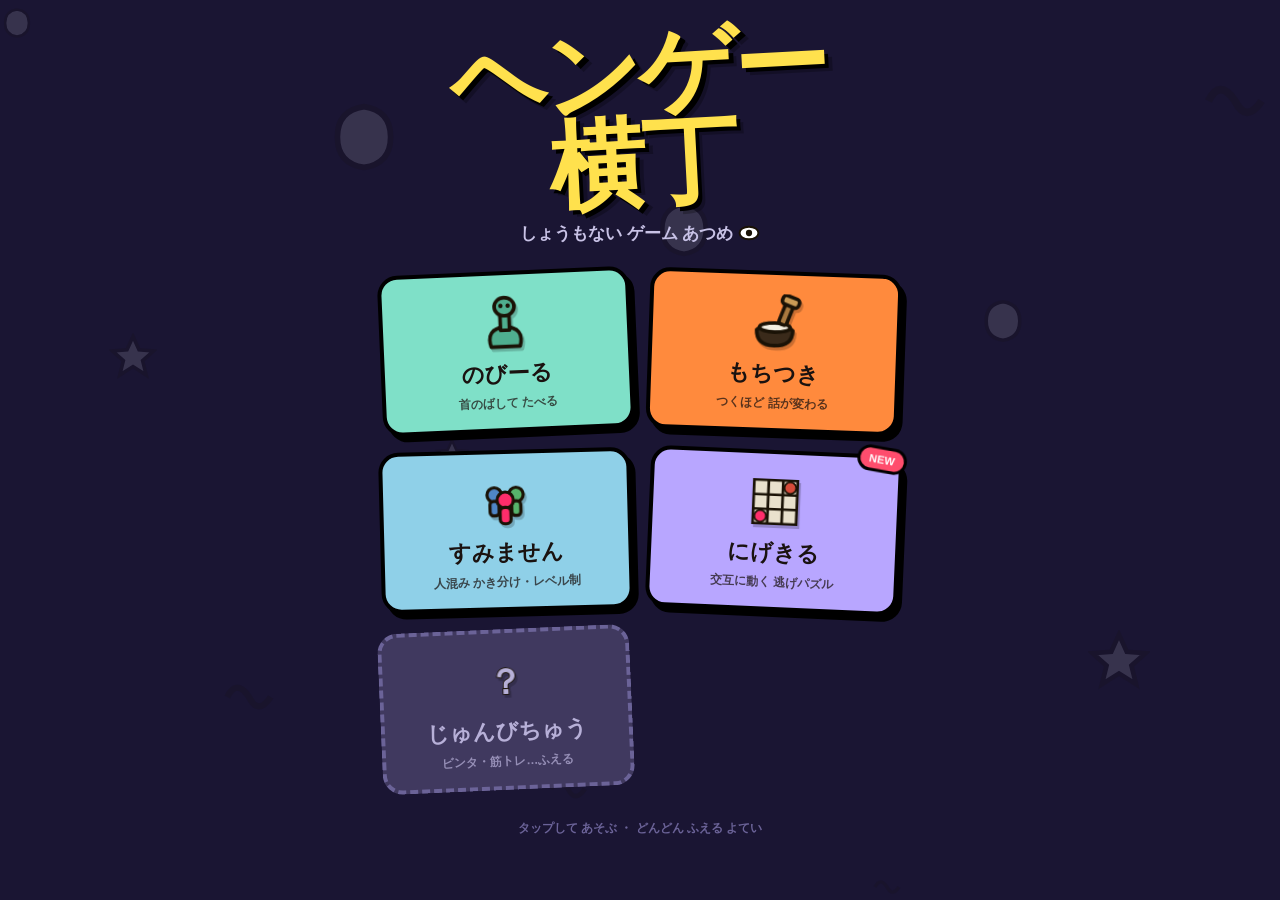
==== index.html @ 7a605bce "にげきる(逃げパズル)を追加 + 生成物の閉じタグ欠落を修正 X-clash型の頭脳パズル。交互に1マスずつ動き、しつこい人(追っ手)を相打ち・がれきへ 誘導して全滅させる。全滅で次の階、つかまると終" ====
<!DOCTYPE html>
<html lang="ja">
<head>
<meta charset="UTF-8">
<meta name="viewport" content="width=device-width, initial-scale=1.0, maximum-scale=1.0, user-scalable=no, viewport-fit=cover">
<meta name="apple-mobile-web-app-capable" content="yes">
<meta name="apple-mobile-web-app-title" content="ヘンゲー横丁">
<meta name="theme-color" content="#1a1533">
<title>ヘンゲー横丁</title>
<style>
  /* ------------------------------------------------------------------
     ヘンゲー横丁 ＝ 変なゲームの寄せ集めトップ(ハブ)。
     野田ゲー的に「わざと雑・手描き・ケバい」。ツルッと綺麗にしない。
     ゲームは GAMES 配列に1行足すだけで増える。各ゲームは単一HTML。
     ------------------------------------------------------------------ */
  *{ margin:0; padding:0; box-sizing:border-box; -webkit-tap-highlight-color:transparent; }
  html,body{ width:100%; min-height:100%; background:#1a1533; }
  body{
    font-family:"Hiragino Maru Gothic ProN","Hiragino Kaku Gothic ProN","Yu Gothic",sans-serif;
    color:#fff; user-select:none; -webkit-user-select:none;
    overflow-x:hidden; padding: max(18px,env(safe-area-inset-top)) 16px calc(40px + env(safe-area-inset-bottom));
    position:relative;
  }
  /* 背景にふわふわ漂うヘンな絵文字(シュール要員) */
  #bg{ position:fixed; inset:0; z-index:0; overflow:hidden; pointer-events:none; }
  .float{ position:absolute; font-size:44px; opacity:.13; animation:drift linear infinite; }
  @keyframes drift{ from{ transform:translateY(20px) rotate(0) } to{ transform:translateY(-40px) rotate(360deg) } }

  #head{ position:relative; z-index:1; text-align:center; margin: 8px 0 26px; }
  #head h1{
    display:inline-block; font-size:clamp(52px,17vw,96px); font-weight:900; letter-spacing:-3px;
    color:#ffe14d; text-shadow: 4px 4px 0 #000, 7px 7px 0 rgba(0,0,0,.25);
    transform: rotate(-3deg); line-height:.95;
  }
  #head .sub{ margin-top:14px; font-size:clamp(13px,4vw,17px); font-weight:700; color:#c8c2e6; }
  #head .eye{ font-size:.5em; vertical-align:.35em; }

  #grid{ position:relative; z-index:1; max-width:520px; margin:0 auto;
    display:grid; grid-template-columns:1fr 1fr; gap:18px 16px; }
  .card{
    position:relative; border-radius:20px; border:4px solid #000; cursor:pointer;
    padding:18px 12px 16px; text-align:center; color:#1a1210;
    box-shadow: 5px 6px 0 #000; transition: transform .07s, box-shadow .07s;
    min-height:158px; display:flex; flex-direction:column; align-items:center; justify-content:center; gap:6px;
  }
  .card:active{ transform: translate(4px,5px) rotate(0deg)!important; box-shadow:1px 1px 0 #000; }
  .card .icon{ height:60px; display:flex; align-items:center; justify-content:center;
    filter: drop-shadow(2px 3px 0 rgba(0,0,0,.2)); }
  .card .name{ font-size:22px; font-weight:900; }
  .card .tag{ font-size:12px; font-weight:700; opacity:.72; line-height:1.4; }
  .card.soon{ background:#40395f!important; color:#b7b0d8; border-style:dashed; border-color:#6b6398;
    box-shadow:none; cursor:default; }
  .card.soon:active{ transform:none!important; box-shadow:none; }
  .card .badge{ position:absolute; top:-12px; right:-8px; background:#ff4d6d; color:#fff;
    font-size:11px; font-weight:900; padding:4px 9px; border-radius:999px; border:3px solid #000;
    transform:rotate(8deg); }

  /* 押せないカードを押した時の雑なトースト */
  #toast{ position:fixed; left:50%; bottom:40px; transform:translateX(-50%) translateY(20px);
    background:#000; color:#ffe14d; font-weight:900; font-size:16px; padding:12px 22px;
    border-radius:999px; border:3px solid #ffe14d; z-index:9; opacity:0; transition:opacity .2s, transform .2s;
    pointer-events:none; }
  #toast.show{ opacity:1; transform:translateX(-50%) translateY(0); }

  #foot{ position:relative; z-index:1; text-align:center; margin-top:30px;
    font-size:12px; font-weight:700; color:#6b6398; }
</style>
</head>
<body>
  <div id="bg"></div>

  <div id="head">
    <h1>ヘンゲー<br>横丁</h1>
    <div class="sub">しょうもない ゲーム あつめ <svg width="22" height="16" viewBox="0 0 28 20" style="vertical-align:-2px"><ellipse cx="14" cy="10" rx="12" ry="8" fill="#fff" stroke="#1a1206" stroke-width="2.5"/><circle cx="14" cy="10" r="4" fill="#1a1206"/></svg></div>
  </div>

  <div id="grid"></div>

  <div id="foot">タップして あそぶ ・ どんどん ふえる よてい</div>
  <div id="toast"></div>

<script>
"use strict";
(function(){
  /* 絵文字は使わない。アイコンも手描きの小さなSVG。
     ゲーム追加はここに1行足すだけ。ready:false は「じゅんびちゅう」表示。 */
  const G = "#1a1206"; // 手描きの黒
  const ICON = {
    nobiiru:`<svg width="60" height="58" viewBox="0 0 64 64"><g stroke="${G}" stroke-width="4" stroke-linejoin="round">
      <path d="M16 58 q-6 -20 16 -22 q22 2 16 22z" fill="#4fae8f"/><rect x="27" y="18" width="10" height="22" fill="#4fae8f"/>
      <ellipse cx="32" cy="14" rx="11" ry="10" fill="#4fae8f"/></g>
      <circle cx="28" cy="13" r="2.4" fill="${G}"/><circle cx="36" cy="13" r="2.4" fill="${G}"/></svg>`,
    mochi:`<svg width="60" height="58" viewBox="0 0 64 64"><g stroke="${G}" stroke-width="4" stroke-linejoin="round">
      <path d="M12 40 q0 17 20 17 q20 0 20 -17 q-6 -6 -20 -6 q-14 0 -20 6z" fill="#3a2a1a"/>
      <ellipse cx="32" cy="37" rx="17" ry="5" fill="#f4efe2"/>
      <g transform="rotate(20 44 20)"><rect x="40" y="6" width="9" height="28" rx="3" fill="#a9793f"/><rect x="35" y="2" width="19" height="10" rx="4" fill="#c99a55"/></g></g></svg>`,
    dokete:`<svg width="60" height="58" viewBox="0 0 64 64"><g stroke="${G}" stroke-width="3.5" stroke-linejoin="round">
      <circle cx="20" cy="24" r="8" fill="#4f86c6"/><rect x="15" y="31" width="10" height="16" rx="4" fill="#4f86c6"/>
      <circle cx="44" cy="24" r="8" fill="#57b36b"/><rect x="39" y="31" width="10" height="16" rx="4" fill="#57b36b"/>
      <circle cx="32" cy="30" r="9" fill="#ff2d6b"/><rect x="26" y="38" width="12" height="18" rx="5" fill="#ff2d6b"/></g></svg>`,
    nigekiru:`<svg width="60" height="58" viewBox="0 0 64 64"><g stroke="${G}" stroke-width="3" fill="none">
      <rect x="8" y="8" width="48" height="48" fill="#e9e1cd"/>
      <line x1="24" y1="8" x2="24" y2="56"/><line x1="40" y1="8" x2="40" y2="56"/>
      <line x1="8" y1="24" x2="56" y2="24"/><line x1="8" y1="40" x2="56" y2="40"/></g>
      <circle cx="16" cy="48" r="6.5" fill="#ff2d6b" stroke="${G}" stroke-width="2"/>
      <circle cx="48" cy="16" r="6.5" fill="#d64b3a" stroke="${G}" stroke-width="2"/></svg>`,
    soon:`<svg width="54" height="54" viewBox="0 0 64 64"><text x="32" y="47" font-size="42" font-weight="900" text-anchor="middle" fill="#b7b0d8" stroke="${G}" stroke-width="2" paint-order="stroke" font-family="sans-serif">？</text></svg>`,
  };
  const GAMES = [
    { href:"nobiiru.html", icon:ICON.nobiiru, name:"のびーる", tag:"首のばして たべる", color:"#7fe0c8", ready:true,  badge:"" },
    { href:"mochi.html",   icon:ICON.mochi,   name:"もちつき", tag:"つくほど 話が変わる", color:"#ff8a3d", ready:true,  badge:"" },
    { href:"dokete.html",  icon:ICON.dokete,  name:"すみません", tag:"人混み かき分け・レベル制", color:"#8fd0e8", ready:true,  badge:"" },
    { href:"nigekiru.html",icon:ICON.nigekiru,name:"にげきる", tag:"交互に動く 逃げパズル", color:"#b8a6ff", ready:true,  badge:"NEW" },
    { href:"",             icon:ICON.soon,    name:"じゅんびちゅう", tag:"ビンタ・筋トレ…ふえる", color:"", ready:false, badge:"" },
  ];

  // 背景のふわふわ(手描きの雑な形。絵文字は使わない)
  const BLOB = [
    `<svg viewBox="0 0 40 40"><path d="M20 4 q14 2 14 16 q0 14 -14 16 q-14 -2 -14 -16 q0 -14 14 -16z" fill="#fff" stroke="#1a1206" stroke-width="3"/></svg>`,
    `<svg viewBox="0 0 40 40"><path d="M20 3 l5 11 l12 1 l-9 8 l3 12 l-11 -7 l-11 7 l3 -12 l-9 -8 l12 -1z" fill="#fff" stroke="#1a1206" stroke-width="3"/></svg>`,
    `<svg viewBox="0 0 40 40"><path d="M6 20 q6 -12 14 0 q6 12 14 0" fill="none" stroke="#1a1206" stroke-width="4"/></svg>`,
  ];
  const bg = document.getElementById("bg");
  for(let i=0;i<12;i++){
    const s=document.createElement("div"); s.className="float";
    const sz=(34 + (i%4)*14);
    s.innerHTML = BLOB[i%BLOB.length];
    const svg=s.firstChild; svg.setAttribute("width",sz); svg.setAttribute("height",sz);
    s.style.left = (i*8.5 % 96) + "%";
    s.style.top  = ((i*37) % 100) + "%";
    s.style.animationDuration = (7 + (i%5)*2.5) + "s";
    s.style.animationDelay = (-i*0.8) + "s";
    bg.appendChild(s);
  }

  // カード生成。1ゲーム1カード。雑に少し傾ける。
  const grid = document.getElementById("grid");
  const tilts = [-2.5, 2, -1.5, 2.5];
  GAMES.forEach((g,i)=>{
    const c=document.createElement("div");
    c.className = "card" + (g.ready ? "" : " soon");
    c.style.transform = "rotate("+tilts[i%tilts.length]+"deg)";
    if(g.ready) c.style.background = g.color;
    c.innerHTML =
      (g.badge ? '<div class="badge">'+g.badge+'</div>' : '') +
      '<div class="icon">'+g.icon+'</div>' +
      '<div class="name">'+g.name+'</div>' +
      '<div class="tag">'+g.tag+'</div>';
    c.addEventListener("click", ()=>{
      if(g.ready && g.href){ location.href = g.href; }
      else { toast("まだ じゅんび できてない！"); }
    });
    grid.appendChild(c);
  });

  let toastT=null;
  const toastEl=document.getElementById("toast");
  function toast(msg){
    toastEl.textContent=msg; toastEl.classList.add("show");
    clearTimeout(toastT); toastT=setTimeout(()=>toastEl.classList.remove("show"),1400);
  }
})();
</script>
</body>
</html>
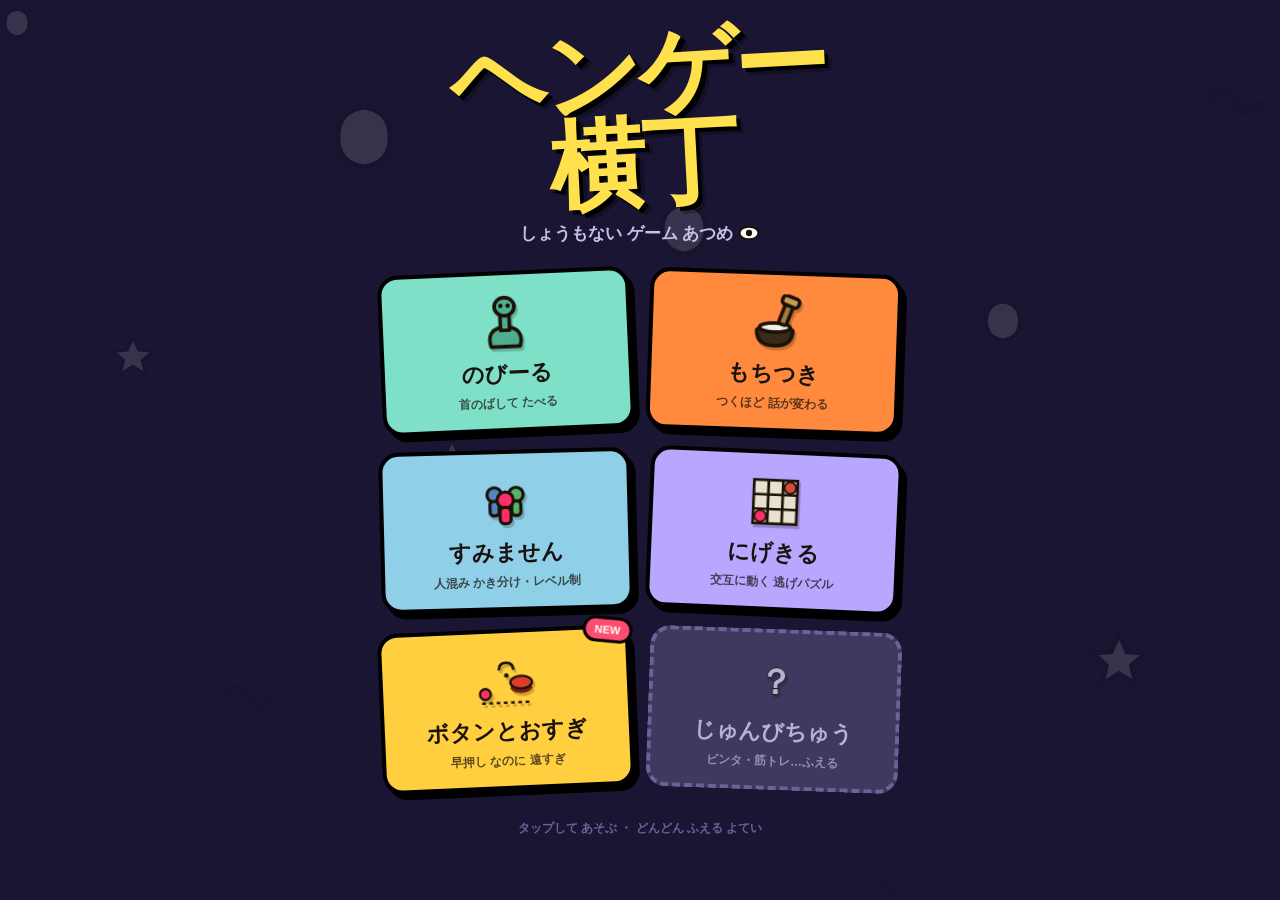
==== commit 25d3f181: "野田ゲーの基準の1本「ボタンとおすぎ」を追加 野田ゲーを調べ直して核心を掴んだ: 「ジャンルを手描きで塗る」のが間違いで、 野田ゲーは"発想that自体がバカな一発ネタ"(例:早押しなのにボタンが理不" ====
--- a/index.html
+++ b/index.html
@@ -104,13 +104,19 @@
       <line x1="8" y1="24" x2="56" y2="24"/><line x1="8" y1="40" x2="56" y2="40"/></g>
       <circle cx="16" cy="48" r="6.5" fill="#ff2d6b" stroke="${G}" stroke-width="2"/>
       <circle cx="48" cy="16" r="6.5" fill="#d64b3a" stroke="${G}" stroke-width="2"/></svg>`,
+    botan:`<svg width="60" height="58" viewBox="0 0 64 64">
+      <circle cx="10" cy="46" r="6" fill="#ff2d6b" stroke="${G}" stroke-width="2.5"/>
+      <path d="M6 56 h52" stroke="${G}" stroke-width="3" stroke-dasharray="4 4"/>
+      <ellipse cx="50" cy="40" rx="12" ry="6" fill="#7a1c12"/><ellipse cx="50" cy="34" rx="12" ry="7" fill="#e03b2a" stroke="${G}" stroke-width="2.5"/>
+      <path d="M26 20 q0 -8 8 -8 q8 0 8 8" fill="none" stroke="${G}" stroke-width="3"/><circle cx="34" cy="26" r="2.5" fill="${G}"/></svg>`,
     soon:`<svg width="54" height="54" viewBox="0 0 64 64"><text x="32" y="47" font-size="42" font-weight="900" text-anchor="middle" fill="#b7b0d8" stroke="${G}" stroke-width="2" paint-order="stroke" font-family="sans-serif">？</text></svg>`,
   };
   const GAMES = [
     { href:"nobiiru.html", icon:ICON.nobiiru, name:"のびーる", tag:"首のばして たべる", color:"#7fe0c8", ready:true,  badge:"" },
     { href:"mochi.html",   icon:ICON.mochi,   name:"もちつき", tag:"つくほど 話が変わる", color:"#ff8a3d", ready:true,  badge:"" },
     { href:"dokete.html",  icon:ICON.dokete,  name:"すみません", tag:"人混み かき分け・レベル制", color:"#8fd0e8", ready:true,  badge:"" },
-    { href:"nigekiru.html",icon:ICON.nigekiru,name:"にげきる", tag:"交互に動く 逃げパズル", color:"#b8a6ff", ready:true,  badge:"NEW" },
+    { href:"nigekiru.html",icon:ICON.nigekiru,name:"にげきる", tag:"交互に動く 逃げパズル", color:"#b8a6ff", ready:true,  badge:"" },
+    { href:"botan.html",   icon:ICON.botan,   name:"ボタンとおすぎ", tag:"早押し なのに 遠すぎ", color:"#ffcf3f", ready:true,  badge:"NEW" },
     { href:"",             icon:ICON.soon,    name:"じゅんびちゅう", tag:"ビンタ・筋トレ…ふえる", color:"", ready:false, badge:"" },
   ];
 
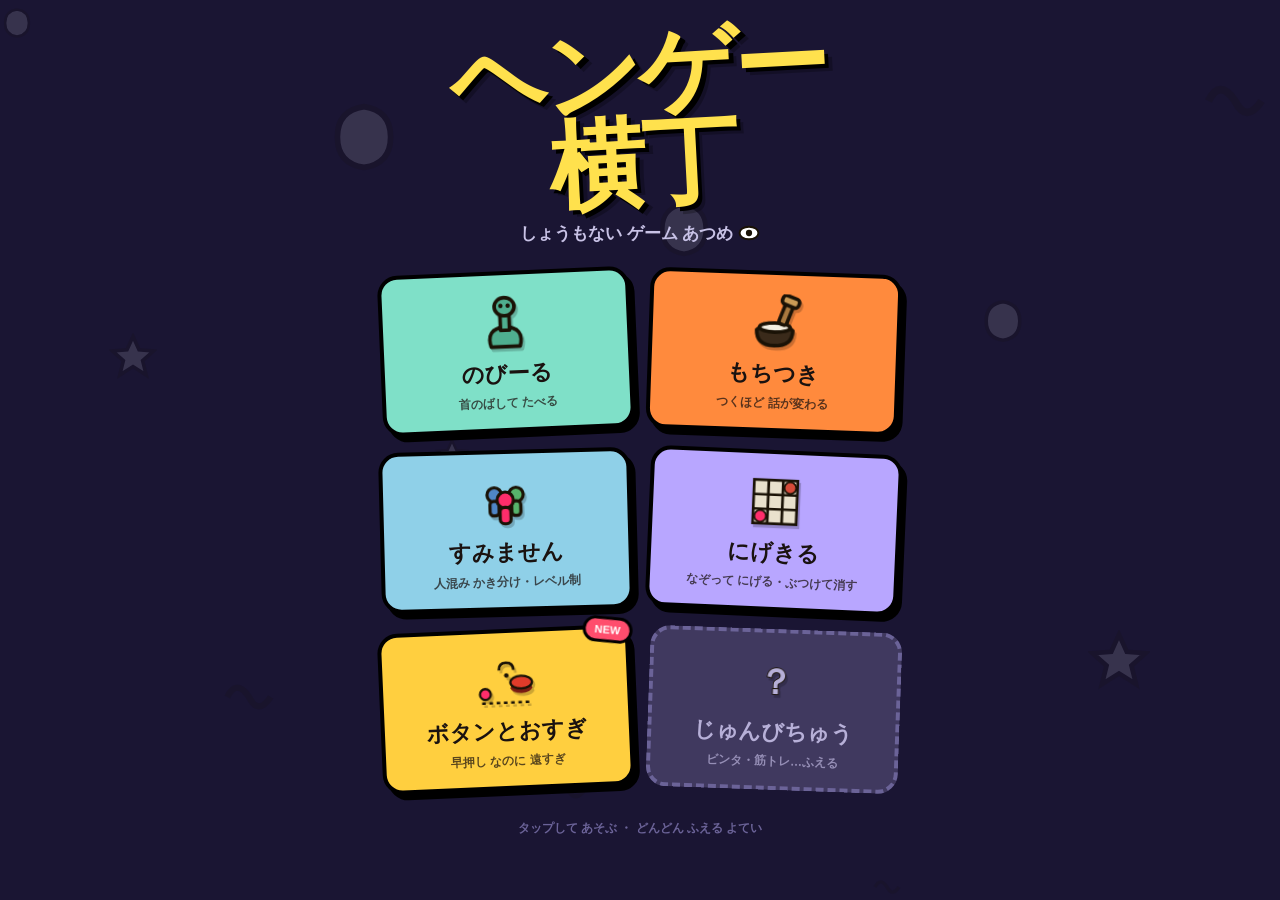
==== commit bcb04af4: "にげきる: グリッド/目盛り撤廃・リアルタイム化＋難易度ダウン 「パズル感(=目盛り/グリッド)自体がナンセンス」という指摘を受け、盤の目盛りと 手番制を撤廃。机の上の連続フィールドを"なぞって逃げる" ====
--- a/index.html
+++ b/index.html
@@ -115,7 +115,7 @@
     { href:"nobiiru.html", icon:ICON.nobiiru, name:"のびーる", tag:"首のばして たべる", color:"#7fe0c8", ready:true,  badge:"" },
     { href:"mochi.html",   icon:ICON.mochi,   name:"もちつき", tag:"つくほど 話が変わる", color:"#ff8a3d", ready:true,  badge:"" },
     { href:"dokete.html",  icon:ICON.dokete,  name:"すみません", tag:"人混み かき分け・レベル制", color:"#8fd0e8", ready:true,  badge:"" },
-    { href:"nigekiru.html",icon:ICON.nigekiru,name:"にげきる", tag:"交互に動く 逃げパズル", color:"#b8a6ff", ready:true,  badge:"" },
+    { href:"nigekiru.html",icon:ICON.nigekiru,name:"にげきる", tag:"なぞって にげる・ぶつけて消す", color:"#b8a6ff", ready:true,  badge:"" },
     { href:"botan.html",   icon:ICON.botan,   name:"ボタンとおすぎ", tag:"早押し なのに 遠すぎ", color:"#ffcf3f", ready:true,  badge:"NEW" },
     { href:"",             icon:ICON.soon,    name:"じゅんびちゅう", tag:"ビンタ・筋トレ…ふえる", color:"", ready:false, badge:"" },
   ];
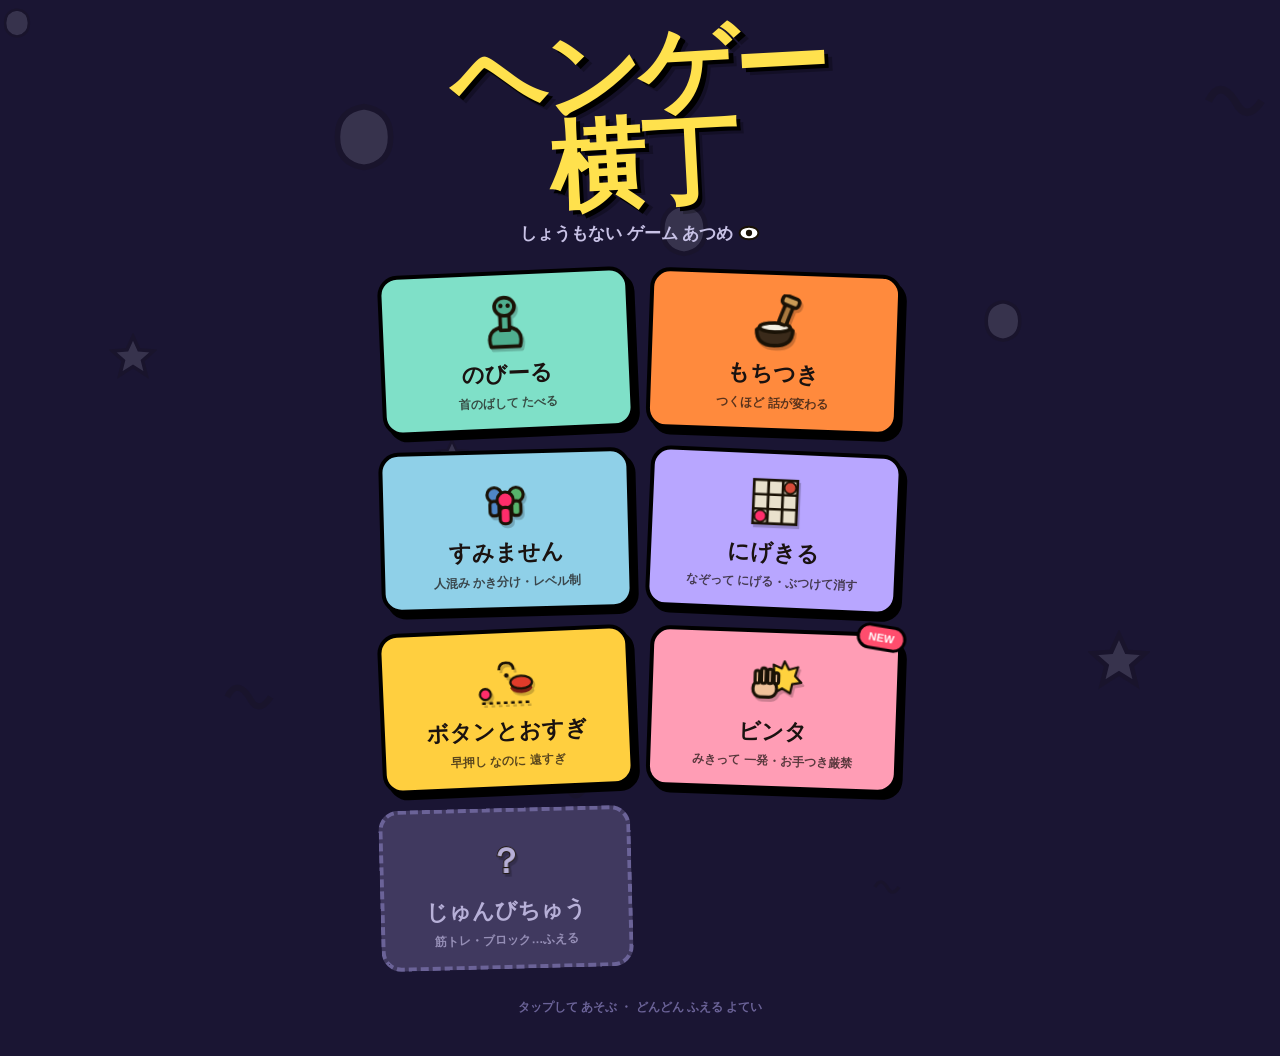
==== commit 38990849: "新ゲーム「ビンタ」追加(早撃ち見切り勝負) 野田ゲー的な緊張×意外。「かまえ…」→ランダムな間→「！」で先に叩いた方が勝ち。 ・「！」前に押す=お手つき(負け) ・フェイント(ん？)に釣られても負け " ====
--- a/index.html
+++ b/index.html
@@ -109,6 +109,12 @@
       <path d="M6 56 h52" stroke="${G}" stroke-width="3" stroke-dasharray="4 4"/>
       <ellipse cx="50" cy="40" rx="12" ry="6" fill="#7a1c12"/><ellipse cx="50" cy="34" rx="12" ry="7" fill="#e03b2a" stroke="${G}" stroke-width="2.5"/>
       <path d="M26 20 q0 -8 8 -8 q8 0 8 8" fill="none" stroke="${G}" stroke-width="3"/><circle cx="34" cy="26" r="2.5" fill="${G}"/></svg>`,
+    binta:`<svg width="60" height="58" viewBox="0 0 64 64">
+      <path d="M42 10 l5 9 l10 -3 l-3 10 l7 7 l-10 2 l-2 10 l-9 -5 l-8 5 l-1 -10 l-9 -5 l9 -6 l-1 -10 l9 4z" fill="#ffd23e" stroke="${G}" stroke-width="2.5" stroke-linejoin="round"/>
+      <g stroke="${G}" stroke-width="3.5" stroke-linejoin="round" stroke-linecap="round" fill="#f0c29a">
+        <rect x="8" y="32" width="26" height="18" rx="8"/>
+        <rect x="10" y="21" width="5" height="14" rx="2.5"/><rect x="17" y="18" width="5" height="17" rx="2.5"/>
+        <rect x="24" y="19" width="5" height="16" rx="2.5"/><rect x="31" y="23" width="5" height="12" rx="2.5"/></g></svg>`,
     soon:`<svg width="54" height="54" viewBox="0 0 64 64"><text x="32" y="47" font-size="42" font-weight="900" text-anchor="middle" fill="#b7b0d8" stroke="${G}" stroke-width="2" paint-order="stroke" font-family="sans-serif">？</text></svg>`,
   };
   const GAMES = [
@@ -116,8 +122,9 @@
     { href:"mochi.html",   icon:ICON.mochi,   name:"もちつき", tag:"つくほど 話が変わる", color:"#ff8a3d", ready:true,  badge:"" },
     { href:"dokete.html",  icon:ICON.dokete,  name:"すみません", tag:"人混み かき分け・レベル制", color:"#8fd0e8", ready:true,  badge:"" },
     { href:"nigekiru.html",icon:ICON.nigekiru,name:"にげきる", tag:"なぞって にげる・ぶつけて消す", color:"#b8a6ff", ready:true,  badge:"" },
-    { href:"botan.html",   icon:ICON.botan,   name:"ボタンとおすぎ", tag:"早押し なのに 遠すぎ", color:"#ffcf3f", ready:true,  badge:"NEW" },
-    { href:"",             icon:ICON.soon,    name:"じゅんびちゅう", tag:"ビンタ・筋トレ…ふえる", color:"", ready:false, badge:"" },
+    { href:"botan.html",   icon:ICON.botan,   name:"ボタンとおすぎ", tag:"早押し なのに 遠すぎ", color:"#ffcf3f", ready:true,  badge:"" },
+    { href:"binta.html",   icon:ICON.binta,   name:"ビンタ", tag:"みきって 一発・お手つき厳禁", color:"#ff9db5", ready:true,  badge:"NEW" },
+    { href:"",             icon:ICON.soon,    name:"じゅんびちゅう", tag:"筋トレ・ブロック…ふえる", color:"", ready:false, badge:"" },
   ];
 
   // 背景のふわふわ(手描きの雑な形。絵文字は使わない)
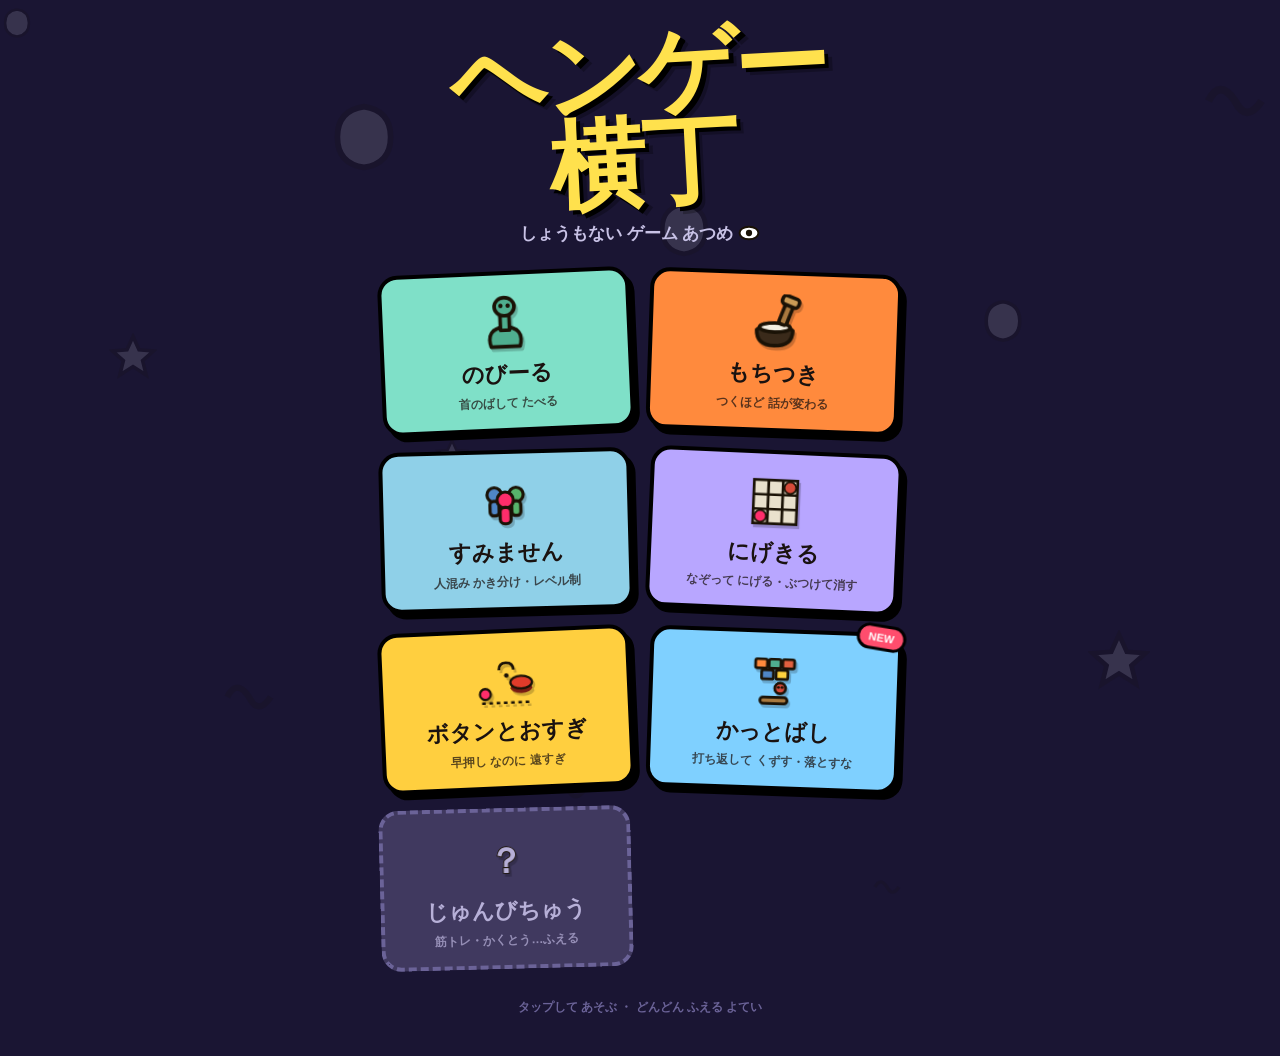
==== commit 766f7267: "ビンタ廃止→新ゲーム「かっとばし」(ブロック崩し)追加 反応テストだけのビンタは面白くなく廃止(files削除・ハブから撤去)。 にげきるが良かった理由=agency+プレイヤー影響の意外性 をブロッ" ====
--- a/index.html
+++ b/index.html
@@ -109,12 +109,12 @@
       <path d="M6 56 h52" stroke="${G}" stroke-width="3" stroke-dasharray="4 4"/>
       <ellipse cx="50" cy="40" rx="12" ry="6" fill="#7a1c12"/><ellipse cx="50" cy="34" rx="12" ry="7" fill="#e03b2a" stroke="${G}" stroke-width="2.5"/>
       <path d="M26 20 q0 -8 8 -8 q8 0 8 8" fill="none" stroke="${G}" stroke-width="3"/><circle cx="34" cy="26" r="2.5" fill="${G}"/></svg>`,
-    binta:`<svg width="60" height="58" viewBox="0 0 64 64">
-      <path d="M42 10 l5 9 l10 -3 l-3 10 l7 7 l-10 2 l-2 10 l-9 -5 l-8 5 l-1 -10 l-9 -5 l9 -6 l-1 -10 l9 4z" fill="#ffd23e" stroke="${G}" stroke-width="2.5" stroke-linejoin="round"/>
-      <g stroke="${G}" stroke-width="3.5" stroke-linejoin="round" stroke-linecap="round" fill="#f0c29a">
-        <rect x="8" y="32" width="26" height="18" rx="8"/>
-        <rect x="10" y="21" width="5" height="14" rx="2.5"/><rect x="17" y="18" width="5" height="17" rx="2.5"/>
-        <rect x="24" y="19" width="5" height="16" rx="2.5"/><rect x="31" y="23" width="5" height="12" rx="2.5"/></g></svg>`,
+    katobashi:`<svg width="60" height="58" viewBox="0 0 64 64"><g stroke="${G}" stroke-width="3" stroke-linejoin="round">
+      <rect x="10" y="8" width="13" height="10" rx="2" fill="#ff8a3d"/><rect x="25" y="8" width="13" height="10" rx="2" fill="#4fae8f"/><rect x="40" y="8" width="13" height="10" rx="2" fill="#e0603f"/>
+      <rect x="17" y="20" width="13" height="10" rx="2" fill="#4f86c6"/><rect x="33" y="20" width="13" height="10" rx="2" fill="#ffd23e"/>
+      <circle cx="38" cy="40" r="6" fill="#d64b3a"/>
+      <rect x="16" y="50" width="30" height="7" rx="3.5" fill="#a9793f"/></g>
+      <circle cx="36" cy="39" r="1.6" fill="${G}"/><circle cx="40" cy="39" r="1.6" fill="${G}"/></svg>`,
     soon:`<svg width="54" height="54" viewBox="0 0 64 64"><text x="32" y="47" font-size="42" font-weight="900" text-anchor="middle" fill="#b7b0d8" stroke="${G}" stroke-width="2" paint-order="stroke" font-family="sans-serif">？</text></svg>`,
   };
   const GAMES = [
@@ -123,8 +123,8 @@
     { href:"dokete.html",  icon:ICON.dokete,  name:"すみません", tag:"人混み かき分け・レベル制", color:"#8fd0e8", ready:true,  badge:"" },
     { href:"nigekiru.html",icon:ICON.nigekiru,name:"にげきる", tag:"なぞって にげる・ぶつけて消す", color:"#b8a6ff", ready:true,  badge:"" },
     { href:"botan.html",   icon:ICON.botan,   name:"ボタンとおすぎ", tag:"早押し なのに 遠すぎ", color:"#ffcf3f", ready:true,  badge:"" },
-    { href:"binta.html",   icon:ICON.binta,   name:"ビンタ", tag:"みきって 一発・お手つき厳禁", color:"#ff9db5", ready:true,  badge:"NEW" },
-    { href:"",             icon:ICON.soon,    name:"じゅんびちゅう", tag:"筋トレ・ブロック…ふえる", color:"", ready:false, badge:"" },
+    { href:"katobashi.html",icon:ICON.katobashi,name:"かっとばし", tag:"打ち返して くずす・落とすな", color:"#7fd0ff", ready:true,  badge:"NEW" },
+    { href:"",             icon:ICON.soon,    name:"じゅんびちゅう", tag:"筋トレ・かくとう…ふえる", color:"", ready:false, badge:"" },
   ];
 
   // 背景のふわふわ(手描きの雑な形。絵文字は使わない)
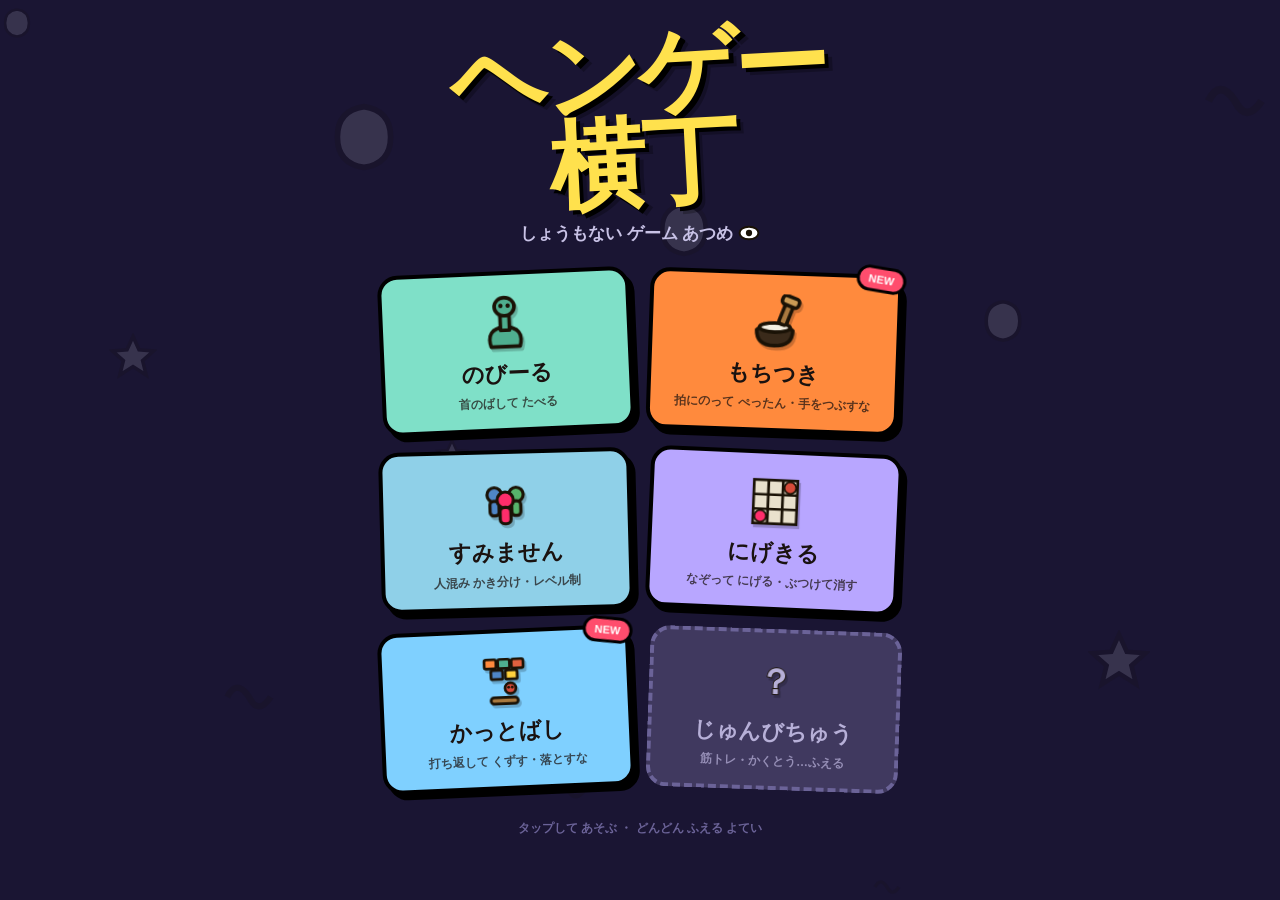
==== commit 2ce1689a: "ボタンとおすぎ廃止＋もちつきをリズム主役に全面作り直し ・ボタンとおすぎ: 連打レースは芯が薄く面白くならないため廃止(files削除・ハブ撤去)。 ・もちつき: 「手を潰すな」リズムに作り直し、もっ" ====
--- a/index.html
+++ b/index.html
@@ -119,10 +119,9 @@
   };
   const GAMES = [
     { href:"nobiiru.html", icon:ICON.nobiiru, name:"のびーる", tag:"首のばして たべる", color:"#7fe0c8", ready:true,  badge:"" },
-    { href:"mochi.html",   icon:ICON.mochi,   name:"もちつき", tag:"つくほど 話が変わる", color:"#ff8a3d", ready:true,  badge:"" },
+    { href:"mochi.html",   icon:ICON.mochi,   name:"もちつき", tag:"拍にのって ぺったん・手をつぶすな", color:"#ff8a3d", ready:true,  badge:"NEW" },
     { href:"dokete.html",  icon:ICON.dokete,  name:"すみません", tag:"人混み かき分け・レベル制", color:"#8fd0e8", ready:true,  badge:"" },
     { href:"nigekiru.html",icon:ICON.nigekiru,name:"にげきる", tag:"なぞって にげる・ぶつけて消す", color:"#b8a6ff", ready:true,  badge:"" },
-    { href:"botan.html",   icon:ICON.botan,   name:"ボタンとおすぎ", tag:"早押し なのに 遠すぎ", color:"#ffcf3f", ready:true,  badge:"" },
     { href:"katobashi.html",icon:ICON.katobashi,name:"かっとばし", tag:"打ち返して くずす・落とすな", color:"#7fd0ff", ready:true,  badge:"NEW" },
     { href:"",             icon:ICON.soon,    name:"じゅんびちゅう", tag:"筋トレ・かくとう…ふえる", color:"", ready:false, badge:"" },
   ];
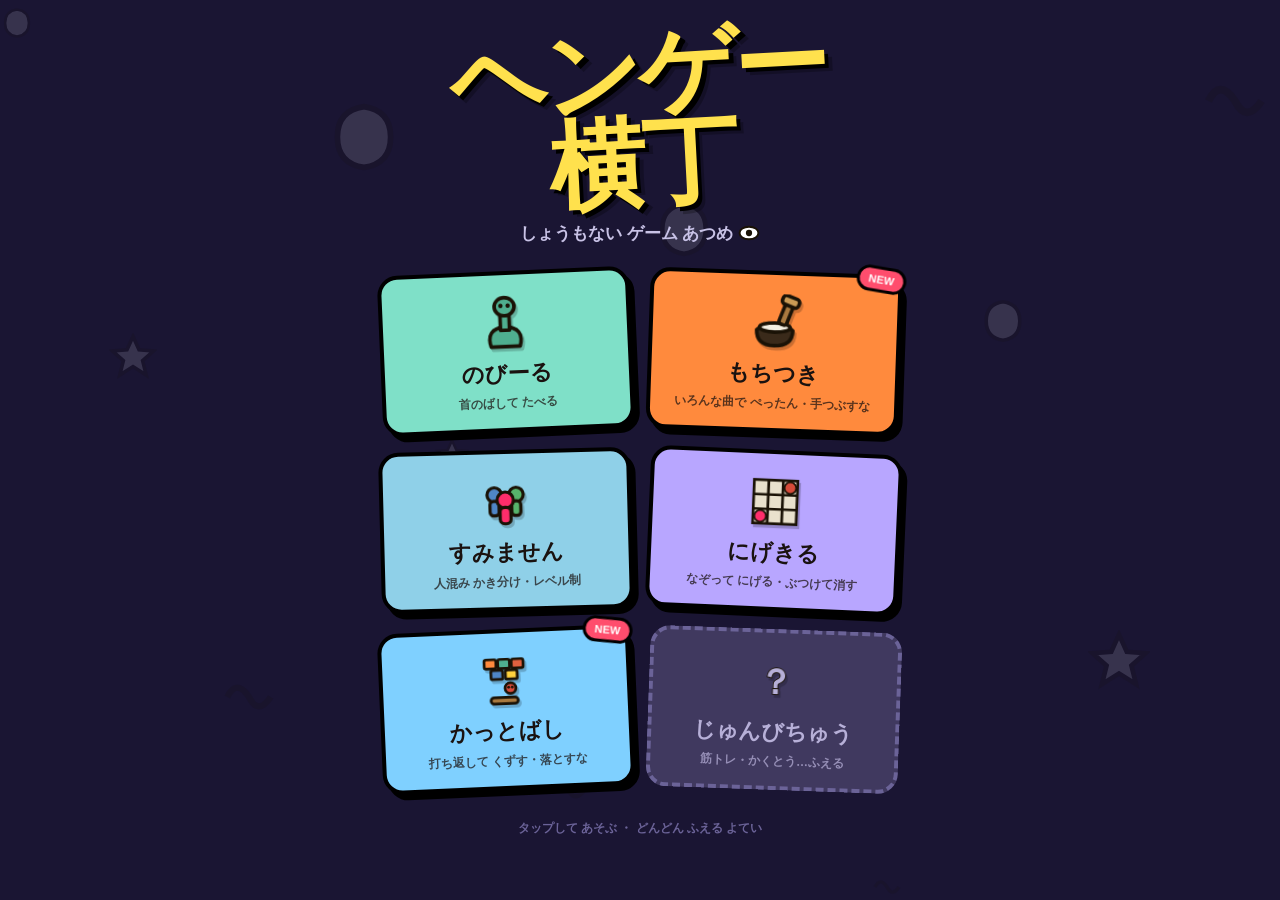
==== commit 341face4: "もちつき: 曲えらび対応(色んな歌・色んなリズム) 曲選択(すみません方式)を追加。5曲、それぞれ テンポ・メロディ・ベース・ リズム構成が別: おまつり104/はやうち134/のんびり86/わっしょ" ====
--- a/index.html
+++ b/index.html
@@ -119,7 +119,7 @@
   };
   const GAMES = [
     { href:"nobiiru.html", icon:ICON.nobiiru, name:"のびーる", tag:"首のばして たべる", color:"#7fe0c8", ready:true,  badge:"" },
-    { href:"mochi.html",   icon:ICON.mochi,   name:"もちつき", tag:"拍にのって ぺったん・手をつぶすな", color:"#ff8a3d", ready:true,  badge:"NEW" },
+    { href:"mochi.html",   icon:ICON.mochi,   name:"もちつき", tag:"いろんな曲で ぺったん・手つぶすな", color:"#ff8a3d", ready:true,  badge:"NEW" },
     { href:"dokete.html",  icon:ICON.dokete,  name:"すみません", tag:"人混み かき分け・レベル制", color:"#8fd0e8", ready:true,  badge:"" },
     { href:"nigekiru.html",icon:ICON.nigekiru,name:"にげきる", tag:"なぞって にげる・ぶつけて消す", color:"#b8a6ff", ready:true,  badge:"" },
     { href:"katobashi.html",icon:ICON.katobashi,name:"かっとばし", tag:"打ち返して くずす・落とすな", color:"#7fd0ff", ready:true,  badge:"NEW" },
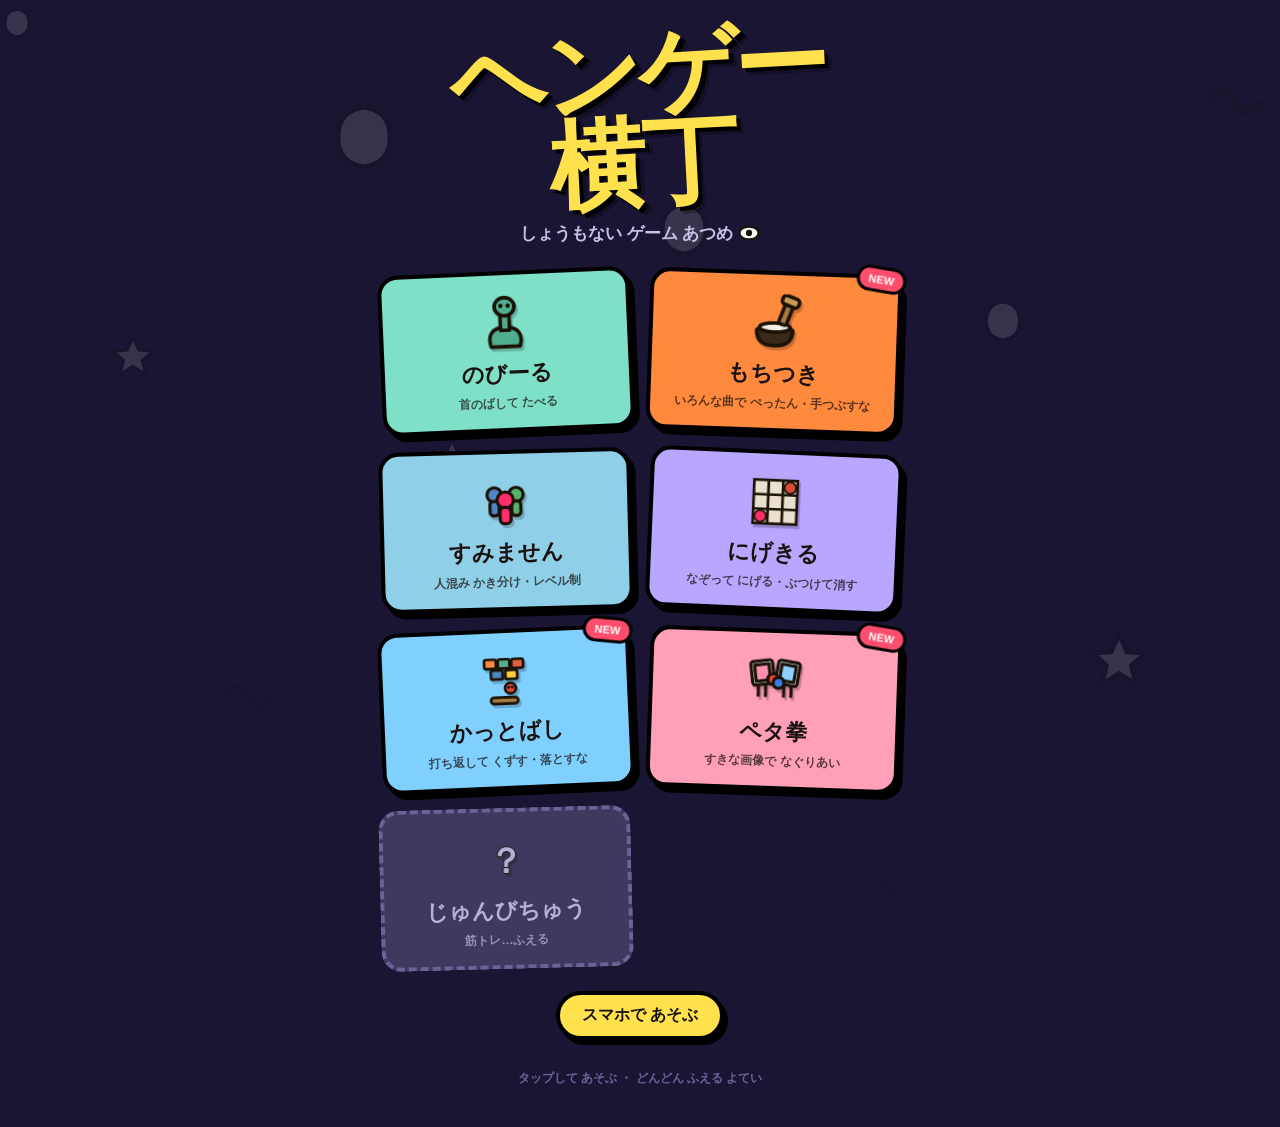
==== commit 11a59685: "ペタ拳: すきな画像で戦う2D格闘ゲームを追加 - 画像登録(背景けし/ブラシ/見せ方3種/服)・能力値(体力/攻撃力/防御力/移動速度 合計12)・IndexedDB保存 - 格闘システム: しゃが" ====
--- a/index.html
+++ b/index.html
@@ -64,6 +64,20 @@
 
   #foot{ position:relative; z-index:1; text-align:center; margin-top:30px;
     font-size:12px; font-weight:700; color:#6b6398; }
+  /* スマホで あそぶ(PCで開いた時だけ出す) */
+  #phoneBtn{ position:relative; z-index:1; display:block; margin:22px auto 0; background:#ffe14d; color:#1a1210; font-weight:900; font-size:16px;
+    border:4px solid #000; border-radius:999px; padding:10px 22px; box-shadow:4px 5px 0 #000; cursor:pointer; font-family:inherit; }
+  #phoneBtn:active{ transform:translate(3px,4px); box-shadow:1px 1px 0 #000; }
+  #phone{ position:fixed; inset:0; z-index:20; background:rgba(14,10,30,.92); display:none; align-items:center; justify-content:center; padding:16px; }
+  #phone.show{ display:flex; }
+  #phone .box{ background:#2a2346; border:4px solid #000; border-radius:20px; box-shadow:6px 7px 0 #000; padding:20px; max-width:520px; color:#fff;
+    display:flex; gap:18px; flex-wrap:wrap; align-items:center; justify-content:center; text-align:left; }
+  #qr{ background:#fff; padding:10px; border-radius:10px; min-width:180px; min-height:180px; display:flex; align-items:center; justify-content:center; color:#555; font-size:13px; }
+  #phone .txt{ font-size:14px; line-height:1.8; max-width:280px; }
+  #phone .txt b{ color:#ffe14d; }
+  #phone code{ display:inline-block; background:#fff; color:#1a1210; border-radius:6px; padding:3px 8px; margin:3px 0; font-size:12px; user-select:text; -webkit-user-select:text; }
+  #phone small{ display:block; color:#c8c2e6; font-size:12px; margin-top:6px; }
+  #phoneClose{ margin-top:10px; background:#fff; border:3px solid #000; border-radius:999px; padding:6px 18px; font-weight:900; cursor:pointer; font-family:inherit; }
 </style>
 </head>
 <body>
@@ -76,7 +90,14 @@
 
   <div id="grid"></div>
 
+  <button id="phoneBtn">スマホで あそぶ</button>
   <div id="foot">タップして あそぶ ・ どんどん ふえる よてい</div>
+  <div id="phone"><div class="box">
+    <div id="qr">よみこみ中…</div>
+    <div class="txt"><b>スマホのカメラで QRを読む</b>か、このアドレスを開いてね<br><span id="phoneUrls"></span>
+      <small>スマホと このPCを 同じWi-Fiに つなぐ ・ PCで「ヘンゲー横丁をあそぶ.bat」を起動したままにする</small>
+      <button id="phoneClose">とじる</button></div>
+  </div></div>
   <div id="toast"></div>
 
 <script>
@@ -115,6 +136,11 @@
       <circle cx="38" cy="40" r="6" fill="#d64b3a"/>
       <rect x="16" y="50" width="30" height="7" rx="3.5" fill="#a9793f"/></g>
       <circle cx="36" cy="39" r="1.6" fill="${G}"/><circle cx="40" cy="39" r="1.6" fill="${G}"/></svg>`,
+    petaken:`<svg width="60" height="58" viewBox="0 0 64 64"><g stroke="${G}" stroke-width="3.5" stroke-linejoin="round">
+      <rect x="6" y="10" width="24" height="26" rx="3" fill="#fff" transform="rotate(-8 18 23)"/><rect x="10" y="14" width="16" height="18" fill="#ff8fb0" transform="rotate(-8 18 23)"/>
+      <rect x="34" y="10" width="24" height="26" rx="3" fill="#fff" transform="rotate(8 46 23)"/><rect x="38" y="14" width="16" height="18" fill="#8fd0ff" transform="rotate(8 46 23)"/>
+      <path d="M14 36 v14 M22 36 v14 M42 36 v14 M50 36 v14" fill="none"/>
+      <circle cx="30" cy="30" r="6" fill="#e8443a"/><circle cx="36" cy="34" r="6" fill="#3a7be8"/></g></svg>`,
     soon:`<svg width="54" height="54" viewBox="0 0 64 64"><text x="32" y="47" font-size="42" font-weight="900" text-anchor="middle" fill="#b7b0d8" stroke="${G}" stroke-width="2" paint-order="stroke" font-family="sans-serif">？</text></svg>`,
   };
   const GAMES = [
@@ -123,7 +149,8 @@
     { href:"dokete.html",  icon:ICON.dokete,  name:"すみません", tag:"人混み かき分け・レベル制", color:"#8fd0e8", ready:true,  badge:"" },
     { href:"nigekiru.html",icon:ICON.nigekiru,name:"にげきる", tag:"なぞって にげる・ぶつけて消す", color:"#b8a6ff", ready:true,  badge:"" },
     { href:"katobashi.html",icon:ICON.katobashi,name:"かっとばし", tag:"打ち返して くずす・落とすな", color:"#7fd0ff", ready:true,  badge:"NEW" },
-    { href:"",             icon:ICON.soon,    name:"じゅんびちゅう", tag:"筋トレ・かくとう…ふえる", color:"", ready:false, badge:"" },
+    { href:"kakutou.html", icon:ICON.petaken, name:"ペタ拳", tag:"すきな画像で なぐりあい", color:"#ff9fb8", ready:true,  badge:"NEW" },
+    { href:"",             icon:ICON.soon,    name:"じゅんびちゅう", tag:"筋トレ…ふえる", color:"", ready:false, badge:"" },
   ];
 
   // 背景のふわふわ(手描きの雑な形。絵文字は使わない)
@@ -165,6 +192,30 @@
     grid.appendChild(c);
   });
 
+  // ---- スマホで あそぶ: このPCのアドレスを serve.py に聞いて、QRを出す ----
+  const touch = ("ontouchstart" in window) || navigator.maxTouchPoints>0;
+  const phoneBtn=document.getElementById("phoneBtn"), phone=document.getElementById("phone");
+  if(touch) phoneBtn.style.display="none";
+  let qrLib=null;
+  const loadQR=()=> qrLib || (qrLib=new Promise((res,rej)=>{ const s=document.createElement("script");
+    s.src="https://cdnjs.cloudflare.com/ajax/libs/qrcodejs/1.0.0/qrcode.min.js"; s.onload=()=>res(window.QRCode); s.onerror=rej; document.head.appendChild(s); }));
+  phoneBtn.onclick=async()=>{
+    phone.classList.add("show");
+    const box=document.getElementById("qr"), urls=document.getElementById("phoneUrls"); box.textContent="よみこみ中…";
+    const path=location.pathname.replace(/[^/]*$/,"")+"index.html";
+    let list=[];
+    try{ const j=await (await fetch("/__lan",{cache:"no-store"})).json();
+      const rank=(ip)=>/^(192\.168|10\.|172\.(1[6-9]|2\d|3[01]))/.test(ip)?0:(/^100\./.test(ip)?2:1);
+      list=j.ips.sort((a,b)=>rank(a)-rank(b)).map(ip=>"http://"+ip+":"+j.port+path); }catch(e){}
+    // 公開サイト(GitHub Pages 等)で開いている時は、そのアドレスをそのまま出す
+    if(!list.length && /^https?:$/.test(location.protocol) && !/^(localhost|127\.)/.test(location.hostname)) list=[location.origin+path];
+    if(!list.length){ box.textContent="アドレスを 調べられませんでした"; urls.textContent="「ヘンゲー横丁をあそぶ.bat」で起動してから もう一度"; return; }
+    urls.innerHTML=list.map(()=>"<code></code>").join("<br>"); [...urls.querySelectorAll("code")].forEach((c,i)=>c.textContent=list[i]);
+    try{ const QR=await loadQR(); box.innerHTML=""; new QR(box,{text:list[0],width:180,height:180,correctLevel:QR.CorrectLevel.M}); }
+    catch(e){ box.textContent="QRを出せませんでした。アドレスを手で入れてね"; }
+  };
+  document.getElementById("phoneClose").onclick=()=>phone.classList.remove("show");
+
   let toastT=null;
   const toastEl=document.getElementById("toast");
   function toast(msg){
